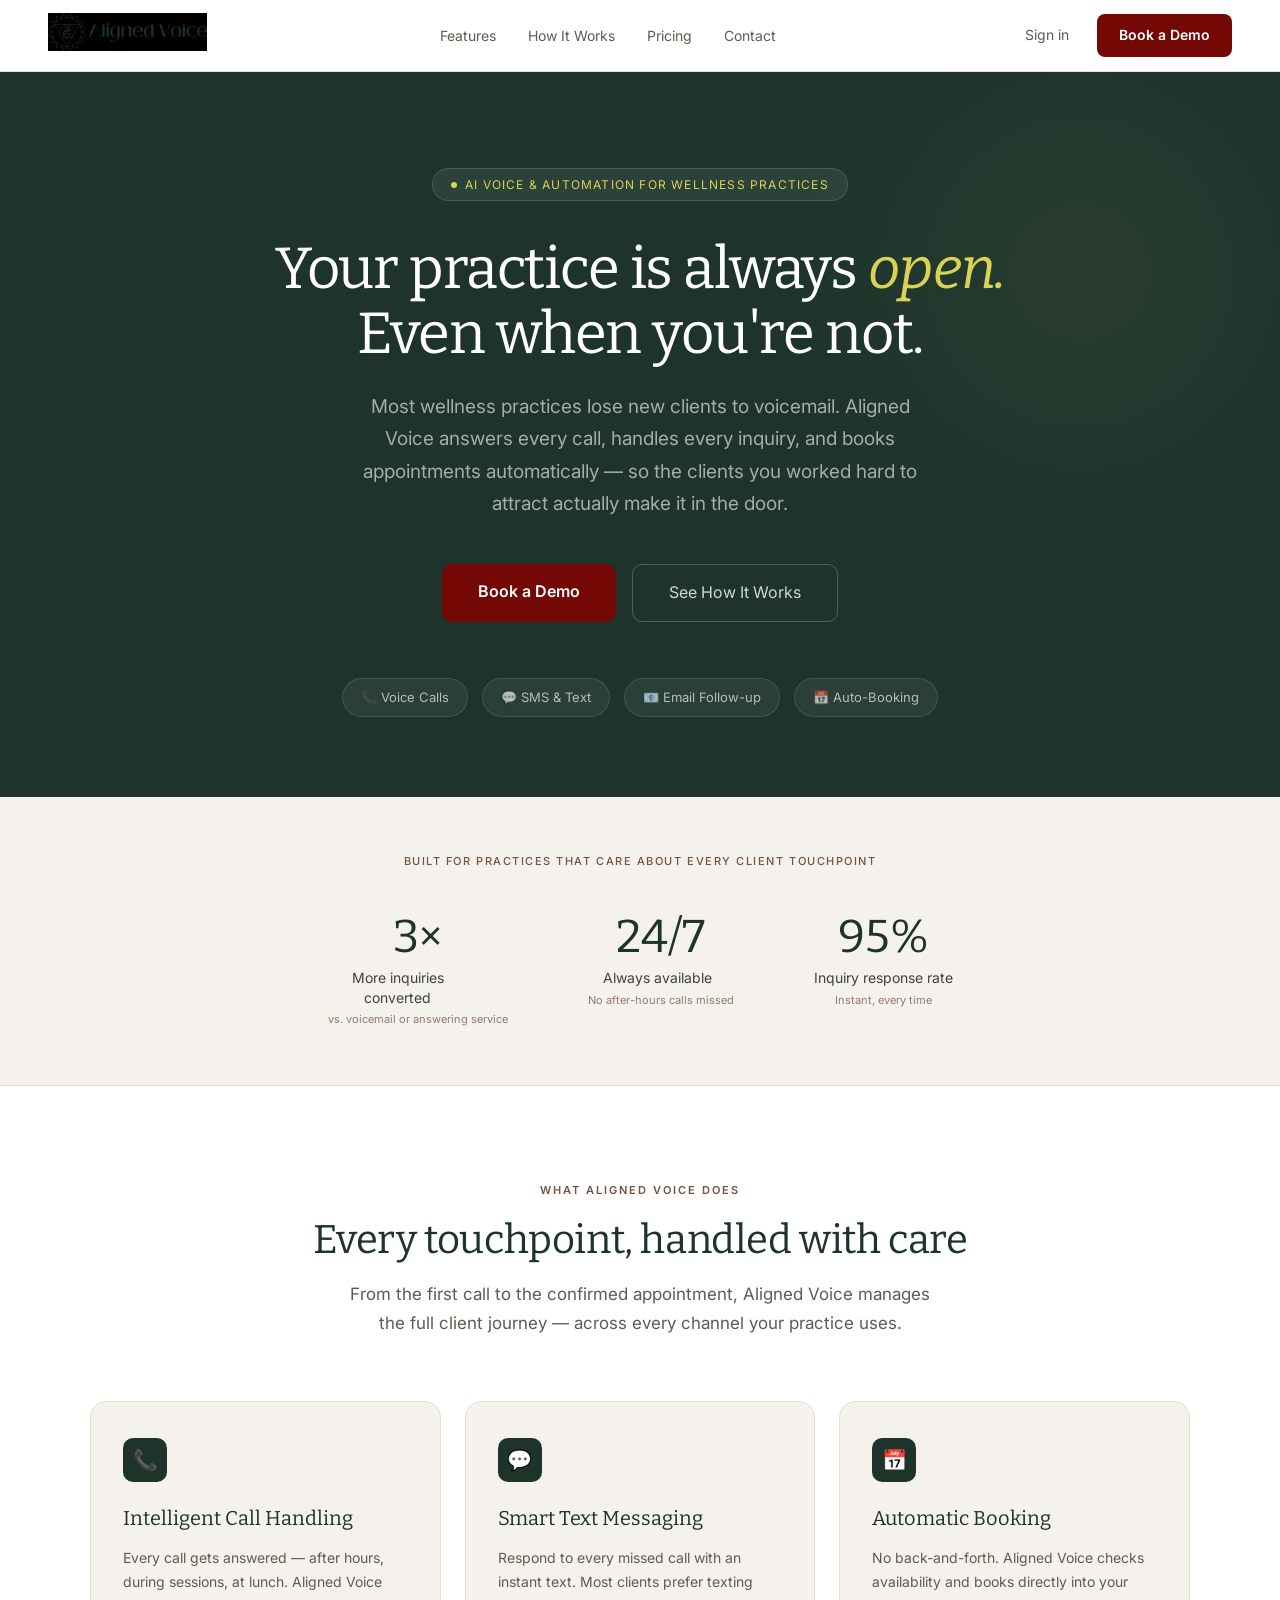
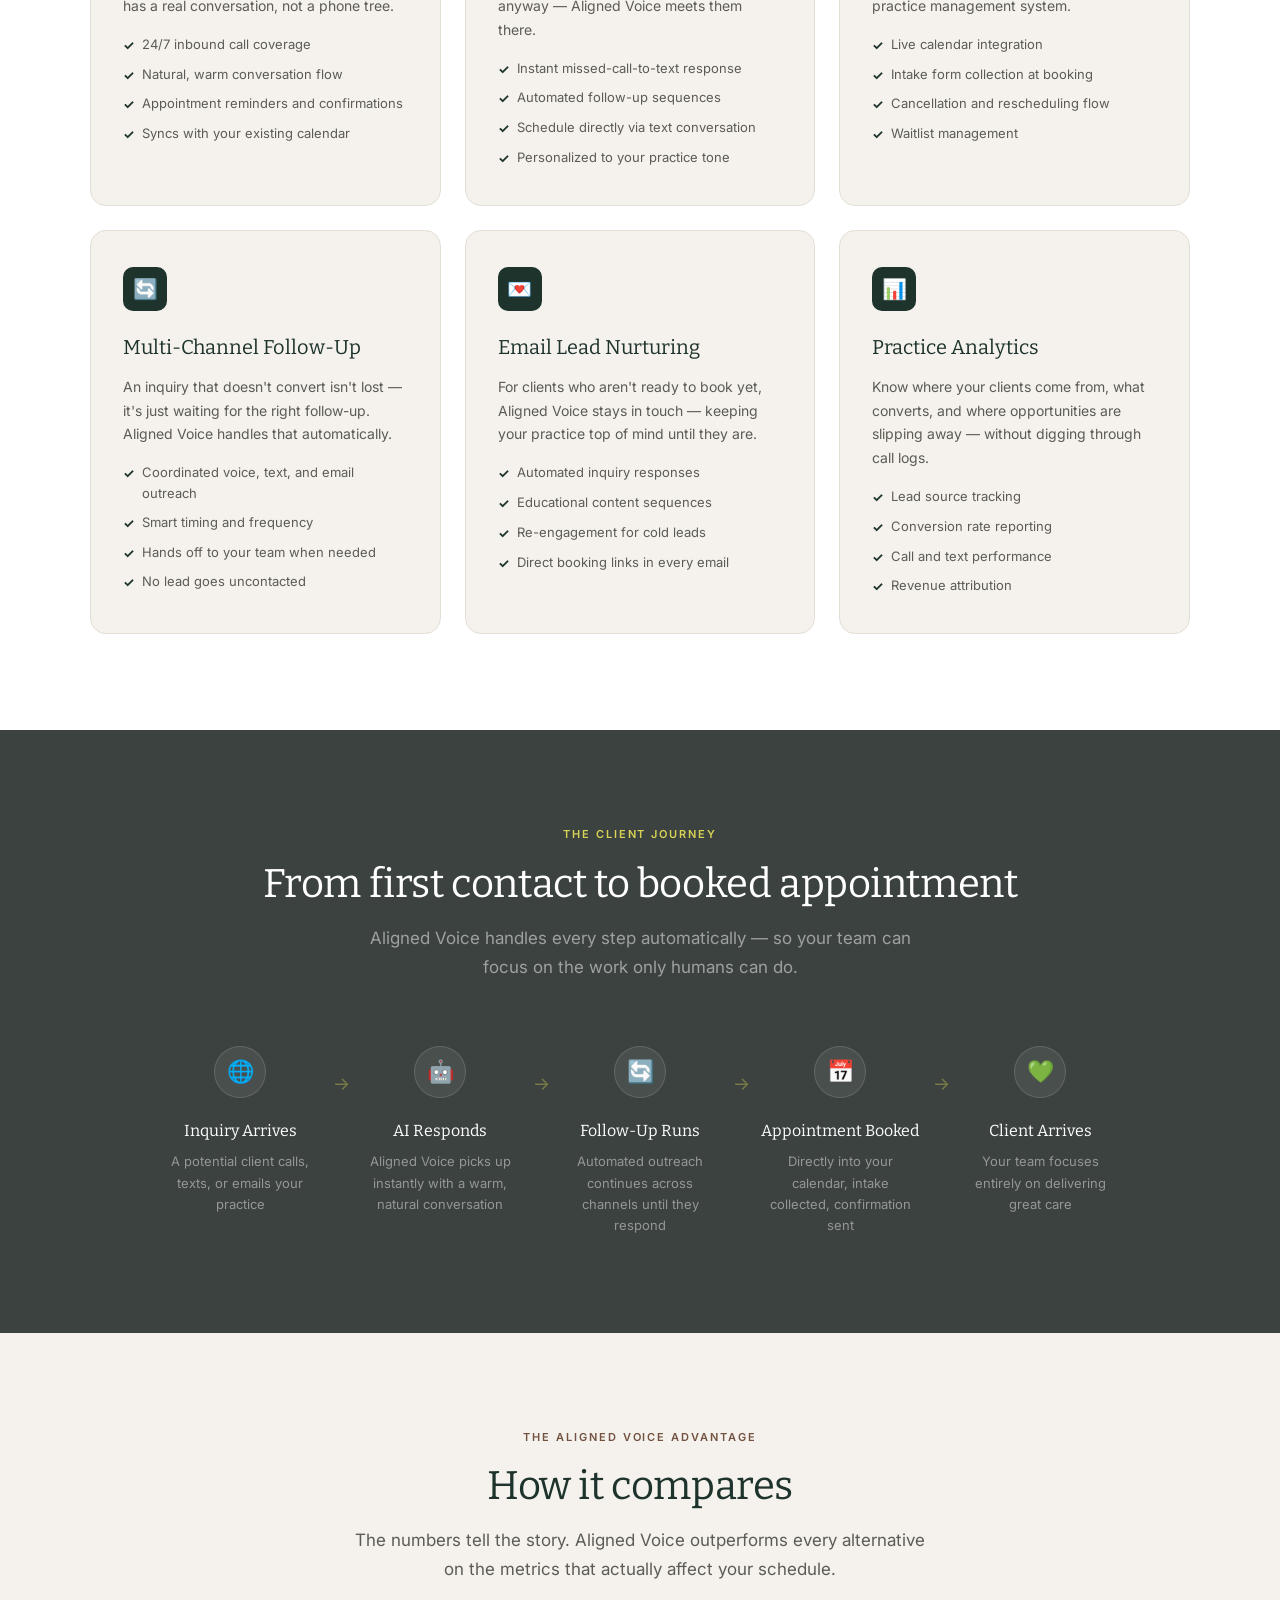
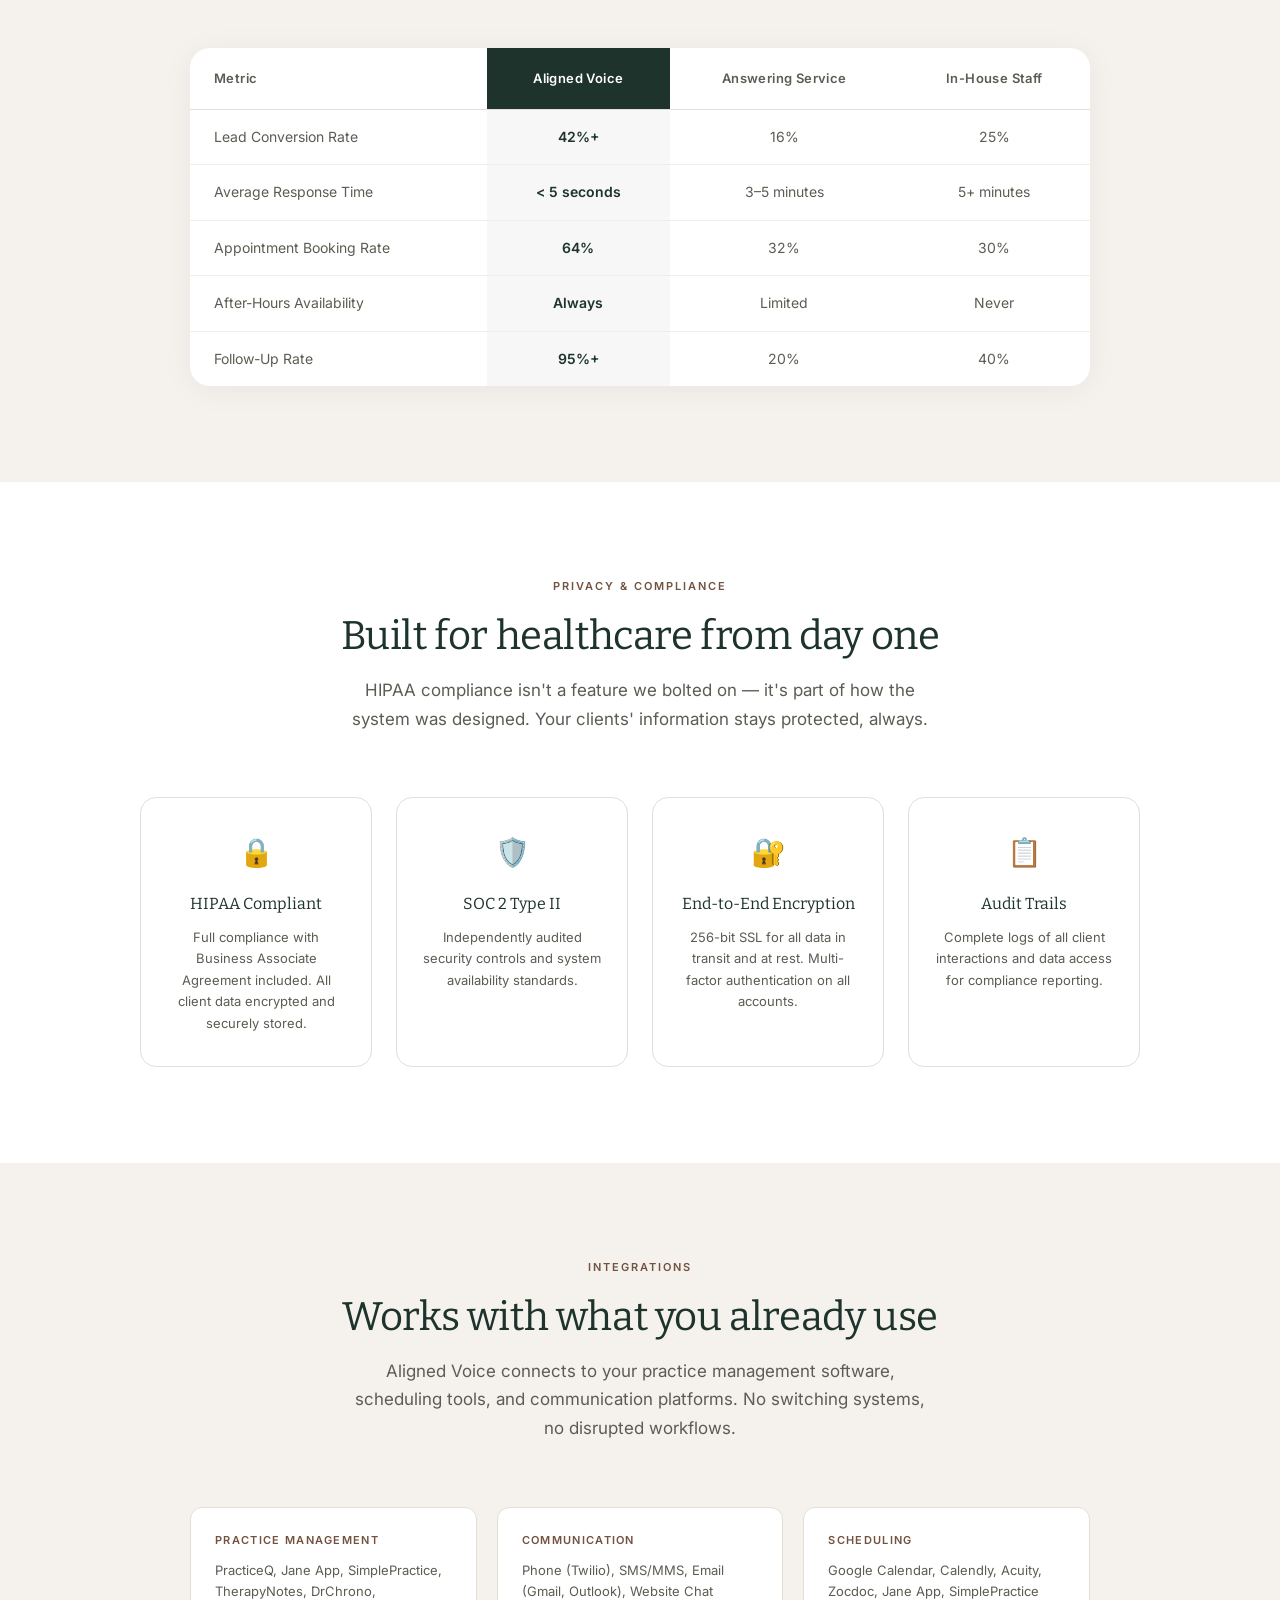
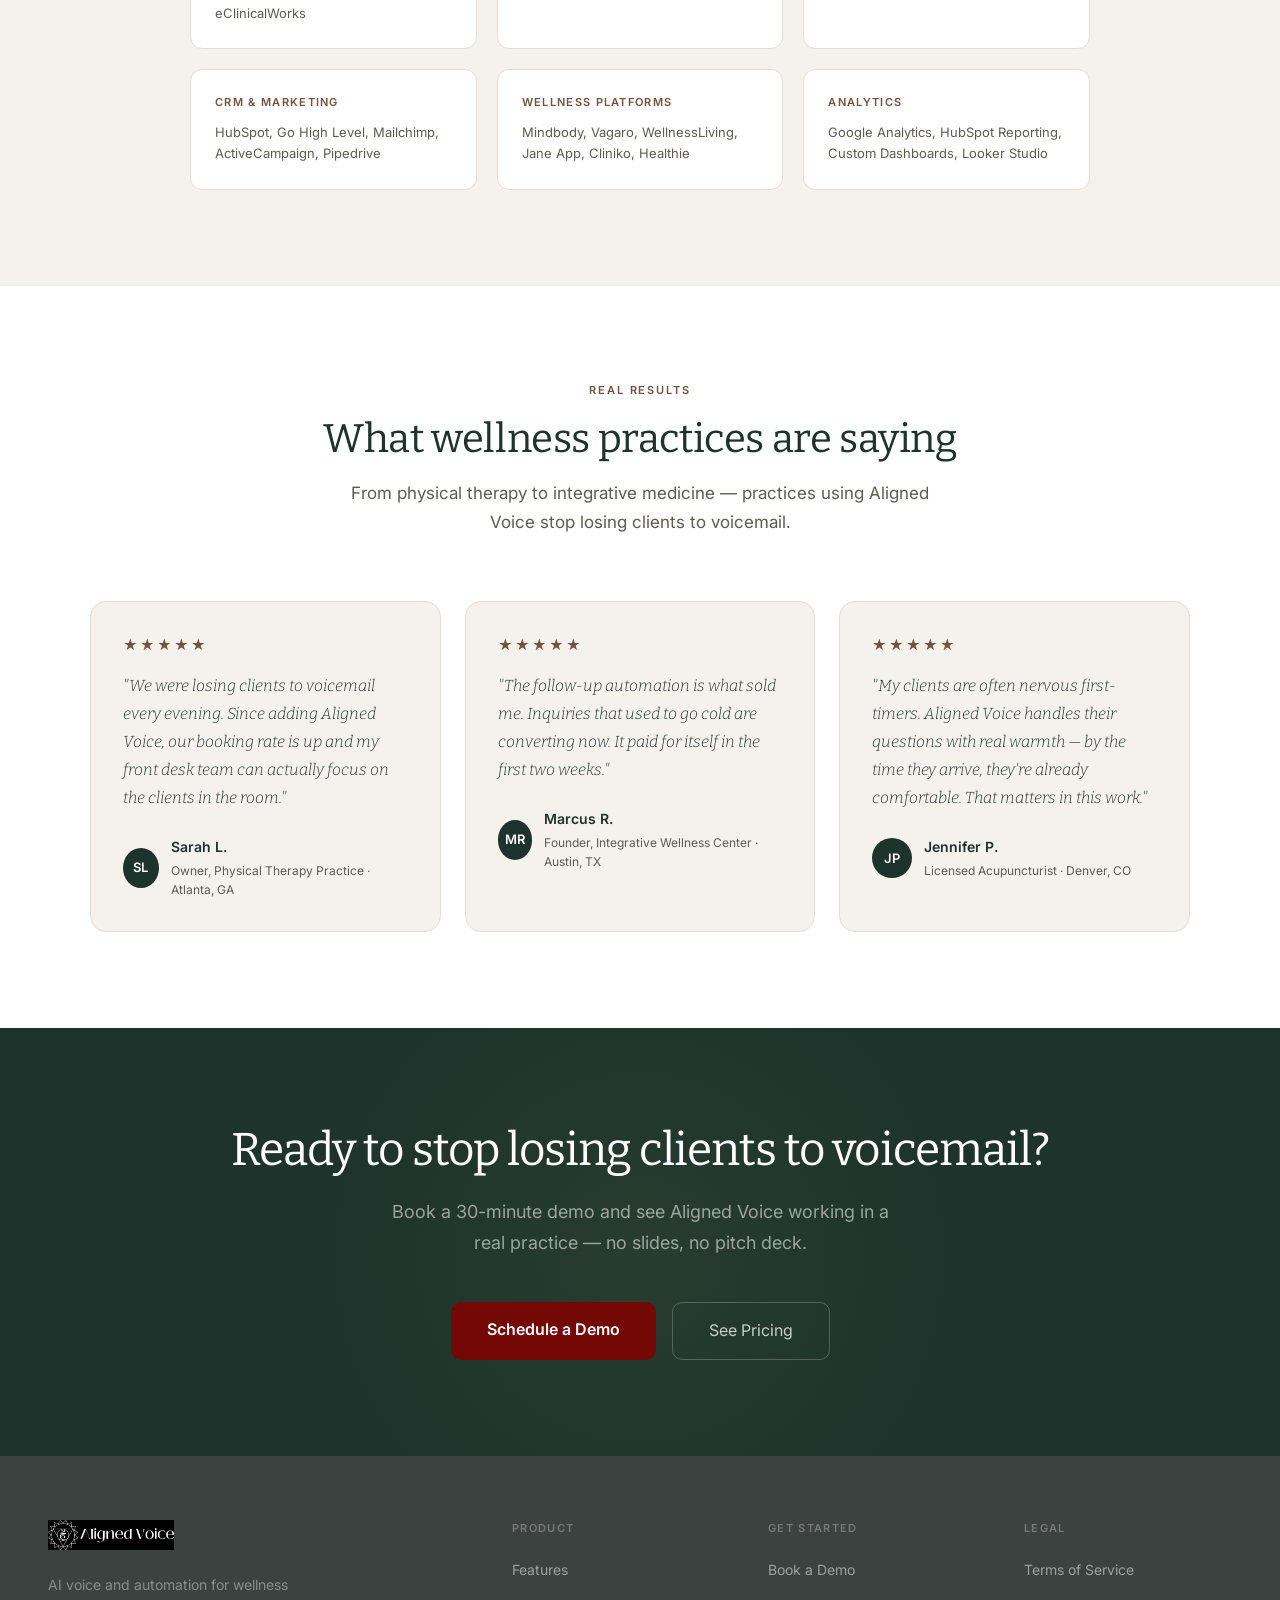
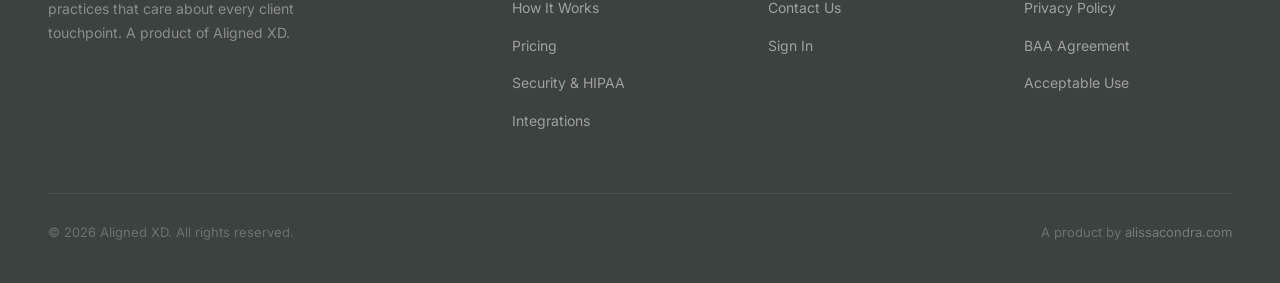
==== index.html @ 329825b9 "Add files via upload" ====
<!DOCTYPE html>
<html lang="en">
<head>
<meta charset="UTF-8">
<meta name="viewport" content="width=device-width, initial-scale=1.0">
<title>Aligned Voice — Every Call Answered. Every Client Welcomed.</title>
<meta name="description" content="Aligned Voice is an AI voice agent for wellness practices. It answers every call, books appointments automatically, and follows up so no client ever slips away.">
<link rel="preconnect" href="https://fonts.googleapis.com">
<link href="https://fonts.googleapis.com/css2?family=Bitter:ital,wght@0,300;0,400;0,500;1,300;1,400&family=Inter:wght@300;400;500;600&display=swap" rel="stylesheet">
<style>
  :root {
    --stone: #f5f2ee; --forest: #1d332c; --brown: #735240;
    --yellow: #d8d355; --red: #730805; --charcoal: #3c4240;
    --body: #5c5c52; --stone-mid: #e4dfd6; --white: #ffffff;
  }
  * { margin: 0; padding: 0; box-sizing: border-box; }
  body { font-family: 'Inter', system-ui, sans-serif; color: var(--forest); background: white; line-height: 1.6; }

  nav { position: sticky; top: 0; z-index: 100; background: white; border-bottom: 1px solid var(--stone-mid); padding: 0 48px; height: 72px; display: flex; align-items: center; justify-content: space-between; }
  .nav-logo img { height: 38px; }
  .nav-links { display: flex; align-items: center; gap: 32px; list-style: none; }
  .nav-links a { font-size: 14px; color: var(--body); text-decoration: none; }
  .nav-links a:hover { color: var(--forest); }
  .nav-cta { display: flex; align-items: center; gap: 12px; }
  .btn-ghost { font-size: 14px; color: var(--body); text-decoration: none; padding: 8px 16px; }
  .btn-nav { font-size: 14px; font-weight: 600; background: var(--red); color: white; text-decoration: none; padding: 10px 22px; border-radius: 8px; }

  .hero { background: var(--forest); padding: 96px 48px 80px; text-align: center; position: relative; overflow: hidden; }
  .hero::before { content:''; position:absolute; top:-100px; right:-100px; width:600px; height:600px; background:radial-gradient(circle,rgba(216,211,85,.06) 0%,transparent 70%); border-radius:50%; }
  .hero-badge { display:inline-flex; align-items:center; gap:8px; background:rgba(255,255,255,.07); border:1px solid rgba(255,255,255,.14); border-radius:100px; padding:6px 18px; font-size:12px; color:var(--yellow); margin-bottom:36px; letter-spacing:.1em; text-transform:uppercase; position:relative; }
  .hero-badge::before { content:''; width:6px; height:6px; background:var(--yellow); border-radius:50%; animation:pulse 2.5s infinite; }
  @keyframes pulse { 0%,100%{opacity:1} 50%{opacity:.35} }
  .hero h1 { font-family:'Bitter',Georgia,serif; font-size:58px; font-weight:400; line-height:1.12; color:white; max-width:800px; margin:0 auto 24px; letter-spacing:-.02em; position:relative; }
  .hero h1 em { font-style:italic; color:var(--yellow); }
  .hero > p { font-size:19px; color:rgba(255,255,255,.6); max-width:580px; margin:0 auto 44px; line-height:1.7; position:relative; }
  .hero-buttons { display:flex; gap:16px; justify-content:center; flex-wrap:wrap; position:relative; }
  .btn-hero-primary { font-size:16px; font-weight:600; background:var(--red); color:white; text-decoration:none; padding:15px 36px; border-radius:10px; }
  .btn-hero-secondary { font-size:16px; color:rgba(255,255,255,.8); text-decoration:none; padding:15px 36px; border-radius:10px; border:1.5px solid rgba(255,255,255,.22); }
  .hero-channels { display:flex; justify-content:center; gap:14px; margin-top:56px; flex-wrap:wrap; position:relative; }
  .channel-pill { display:flex; align-items:center; gap:8px; background:rgba(255,255,255,.06); border:1px solid rgba(255,255,255,.11); border-radius:100px; padding:8px 18px; font-size:13px; color:rgba(255,255,255,.65); }

  .trust-bar { background:var(--stone); border-bottom:1px solid var(--stone-mid); padding:56px 48px; text-align:center; }
  .trust-bar > p { font-size:11px; letter-spacing:.14em; text-transform:uppercase; color:var(--brown); margin-bottom:44px; font-weight:500; }
  .stats { display:flex; justify-content:center; gap:80px; flex-wrap:wrap; }
  .stat { text-align:center; }
  .stat-number { font-family:'Bitter',Georgia,serif; font-size:46px; font-weight:400; color:var(--forest); line-height:1; margin-bottom:8px; }
  .stat-label { font-size:14px; color:var(--charcoal); line-height:1.4; max-width:140px; }
  .stat-sub { font-size:11px; color:var(--brown); margin-top:4px; opacity:.75; }

  .section { padding:96px 48px; }
  .section-label { font-size:11px; letter-spacing:.18em; text-transform:uppercase; color:var(--brown); font-weight:600; margin-bottom:16px; text-align:center; }
  .section-title { font-family:'Bitter',Georgia,serif; font-size:40px; font-weight:400; color:var(--forest); text-align:center; margin-bottom:16px; letter-spacing:-.01em; line-height:1.2; }
  .section-sub { font-size:17px; color:var(--body); text-align:center; max-width:580px; margin:0 auto 64px; line-height:1.7; }

  .features-grid { display:grid; grid-template-columns:repeat(3,1fr); gap:24px; max-width:1100px; margin:0 auto; }
  .feature-card { background:var(--stone); border-radius:16px; padding:36px 32px; border:1px solid var(--stone-mid); }
  .feature-icon { width:44px; height:44px; background:var(--forest); border-radius:10px; display:flex; align-items:center; justify-content:center; font-size:20px; margin-bottom:20px; }
  .feature-card h3 { font-family:'Bitter',Georgia,serif; font-size:20px; font-weight:400; color:var(--forest); margin-bottom:12px; }
  .feature-card p { font-size:14px; color:var(--body); line-height:1.7; margin-bottom:16px; }
  .feature-list { list-style:none; display:flex; flex-direction:column; gap:8px; }
  .feature-list li { font-size:13px; color:var(--body); display:flex; align-items:flex-start; gap:8px; }
  .feature-list li::before { content:'✓'; color:var(--forest); font-weight:700; flex-shrink:0; margin-top:1px; }

  .how-it-works { background:var(--charcoal); padding:96px 48px; }
  .how-it-works .section-label { color:var(--yellow); }
  .how-it-works .section-title { color:white; }
  .how-it-works .section-sub { color:rgba(255,255,255,.5); }
  .steps { display:flex; align-items:flex-start; justify-content:center; max-width:1000px; margin:0 auto; flex-wrap:wrap; }
  .step { flex:1; min-width:160px; text-align:center; padding:0 20px; position:relative; }
  .step:not(:last-child)::after { content:'→'; position:absolute; right:-10px; top:24px; color:var(--yellow); opacity:.4; font-size:18px; }
  .step-num { width:52px; height:52px; border-radius:50%; background:rgba(255,255,255,.07); border:1px solid rgba(255,255,255,.14); display:flex; align-items:center; justify-content:center; font-size:22px; margin:0 auto 20px; }
  .step h4 { font-family:'Bitter',Georgia,serif; font-size:16px; font-weight:400; color:white; margin-bottom:8px; }
  .step p { font-size:13px; color:rgba(255,255,255,.45); line-height:1.65; }

  .comparison { background:var(--stone); padding:96px 48px; }
  .comparison-table { max-width:900px; margin:0 auto; background:white; border-radius:20px; overflow:hidden; box-shadow:0 4px 32px rgba(0,0,0,.05); }
  .comparison-table table { width:100%; border-collapse:collapse; }
  .comparison-table th { font-size:13px; font-weight:600; padding:20px 24px; text-align:left; border-bottom:1px solid var(--stone-mid); letter-spacing:.03em; }
  .comparison-table th:first-child { color:var(--body); }
  .comparison-table th.hl { background:var(--forest); color:white; text-align:center; }
  .comparison-table th:not(:first-child):not(.hl) { color:var(--body); text-align:center; }
  .comparison-table td { font-size:14px; padding:16px 24px; border-bottom:1px solid #f0ece6; color:var(--body); }
  .comparison-table td.hl { background:rgba(29,51,44,.04); text-align:center; font-weight:600; color:var(--forest); }
  .comparison-table td:not(:first-child):not(.hl) { text-align:center; }
  .comparison-table tr:last-child td { border-bottom:none; }

  .security { padding:96px 48px; background:white; }
  .security-grid { display:grid; grid-template-columns:repeat(4,1fr); gap:24px; max-width:1000px; margin:0 auto; }
  .security-card { text-align:center; padding:32px 24px; border:1px solid var(--stone-mid); border-radius:16px; }
  .security-card .icon { font-size:28px; margin-bottom:16px; }
  .security-card h4 { font-family:'Bitter',Georgia,serif; font-size:16px; font-weight:400; margin-bottom:10px; color:var(--forest); }
  .security-card p { font-size:13px; color:var(--body); line-height:1.65; }

  .integrations { background:var(--stone); padding:96px 48px; }
  .integrations-grid { display:grid; grid-template-columns:repeat(3,1fr); gap:20px; max-width:900px; margin:0 auto; }
  .integration-card { background:white; border-radius:12px; padding:24px; border:1px solid var(--stone-mid); }
  .integration-card h4 { font-size:11px; font-weight:600; letter-spacing:.12em; text-transform:uppercase; color:var(--brown); margin-bottom:10px; }
  .integration-card p { font-size:13px; color:var(--body); line-height:1.65; }

  .testimonials { padding:96px 48px; background:white; }
  .testimonials-grid { display:grid; grid-template-columns:repeat(3,1fr); gap:24px; max-width:1100px; margin:0 auto; }
  .testimonial { background:var(--stone); border-radius:16px; padding:32px; border:1px solid var(--stone-mid); }
  .stars { color:var(--brown); font-size:14px; letter-spacing:2px; margin-bottom:16px; }
  .testimonial blockquote { font-family:'Bitter',Georgia,serif; font-size:16px; font-style:italic; font-weight:300; color:var(--forest); line-height:1.75; margin-bottom:24px; border:none; }
  .testimonial-author { display:flex; align-items:center; gap:12px; }
  .avatar { width:40px; height:40px; border-radius:50%; background:var(--forest); display:flex; align-items:center; justify-content:center; font-size:13px; font-weight:600; color:white; }
  .author-info .name { font-size:14px; font-weight:600; color:var(--forest); }
  .author-info .role { font-size:12px; color:var(--body); margin-top:2px; }

  .cta-section { background:var(--forest); padding:96px 48px; text-align:center; position:relative; overflow:hidden; }
  .cta-section::before { content:''; position:absolute; top:-120px; left:50%; transform:translateX(-50%); width:700px; height:700px; background:radial-gradient(circle,rgba(216,211,85,.06) 0%,transparent 65%); border-radius:50%; }
  .cta-section h2 { font-family:'Bitter',Georgia,serif; font-size:46px; font-weight:400; color:white; margin-bottom:20px; line-height:1.15; letter-spacing:-.02em; position:relative; }
  .cta-section p { font-size:18px; color:rgba(255,255,255,.55); max-width:520px; margin:0 auto 44px; line-height:1.7; position:relative; }
  .cta-buttons { display:flex; gap:16px; justify-content:center; flex-wrap:wrap; position:relative; }
  .btn-cta-primary { font-size:16px; font-weight:600; background:var(--red); color:white; text-decoration:none; padding:15px 36px; border-radius:10px; }
  .btn-cta-secondary { font-size:16px; color:rgba(255,255,255,.75); text-decoration:none; padding:15px 36px; border-radius:10px; border:1.5px solid rgba(255,255,255,.22); }

  footer { background:var(--charcoal); padding:64px 48px 40px; }
  .footer-top { display:grid; grid-template-columns:2fr 1fr 1fr 1fr; gap:48px; margin-bottom:48px; }
  .footer-brand p { font-size:14px; color:rgba(255,255,255,.4); line-height:1.7; margin-top:16px; max-width:280px; }
  .footer-brand img { height:30px; }
  .footer-col h5 { font-size:11px; font-weight:600; letter-spacing:.12em; text-transform:uppercase; color:rgba(255,255,255,.3); margin-bottom:20px; }
  .footer-col ul { list-style:none; }
  .footer-col li { margin-bottom:12px; }
  .footer-col a { font-size:14px; color:rgba(255,255,255,.5); text-decoration:none; }
  .footer-col a:hover { color:white; }
  .footer-bottom { border-top:1px solid rgba(255,255,255,.08); padding-top:28px; display:flex; justify-content:space-between; align-items:center; }
  .footer-bottom p { font-size:13px; color:rgba(255,255,255,.25); }
  .footer-bottom a { color:rgba(255,255,255,.3); text-decoration:none; }
</style>
</head>
<body>

<nav>
  <a href="index.html" class="nav-logo"><img src="Aligned_Voice_Logo.png" alt="Aligned Voice"></a>
  <ul class="nav-links">
    <li><a href="features.html">Features</a></li>
    <li><a href="how-it-works.html">How It Works</a></li>
    <li><a href="pricing.html">Pricing</a></li>
    <li><a href="contact.html">Contact</a></li>
  </ul>
  <div class="nav-cta">
    <a href="#" class="btn-ghost">Sign in</a>
    <a href="contact.html" class="btn-nav">Book a Demo</a>
  </div>
</nav>

<section class="hero">
  <div class="hero-badge">AI Voice &amp; Automation for Wellness Practices</div>
  <h1>Your practice is always <em>open.</em><br>Even when you're not.</h1>
  <p>Most wellness practices lose new clients to voicemail. Aligned Voice answers every call, handles every inquiry, and books appointments automatically — so the clients you worked hard to attract actually make it in the door.</p>
  <div class="hero-buttons">
    <a href="contact.html" class="btn-hero-primary">Book a Demo</a>
    <a href="how-it-works.html" class="btn-hero-secondary">See How It Works</a>
  </div>
  <div class="hero-channels">
    <div class="channel-pill">📞 Voice Calls</div>
    <div class="channel-pill">💬 SMS &amp; Text</div>
    <div class="channel-pill">📧 Email Follow-up</div>
    <div class="channel-pill">📅 Auto-Booking</div>
  </div>
</section>

<section class="trust-bar">
  <p>Built for practices that care about every client touchpoint</p>
  <div class="stats">
    <div class="stat"><div class="stat-number">3×</div><div class="stat-label">More inquiries converted</div><div class="stat-sub">vs. voicemail or answering service</div></div>
    <div class="stat"><div class="stat-number">24/7</div><div class="stat-label">Always available</div><div class="stat-sub">No after-hours calls missed</div></div>
    <div class="stat"><div class="stat-number">95%</div><div class="stat-label">Inquiry response rate</div><div class="stat-sub">Instant, every time</div></div>
  </div>
</section>

<section class="section" style="background:white;">
  <div class="section-label">What Aligned Voice Does</div>
  <h2 class="section-title">Every touchpoint, handled with care</h2>
  <p class="section-sub">From the first call to the confirmed appointment, Aligned Voice manages the full client journey — across every channel your practice uses.</p>
  <div class="features-grid">
    <div class="feature-card"><div class="feature-icon">📞</div><h3>Intelligent Call Handling</h3><p>Every call gets answered — after hours, during sessions, at lunch. Aligned Voice has a real conversation, not a phone tree.</p><ul class="feature-list"><li>24/7 inbound call coverage</li><li>Natural, warm conversation flow</li><li>Appointment reminders and confirmations</li><li>Syncs with your existing calendar</li></ul></div>
    <div class="feature-card"><div class="feature-icon">💬</div><h3>Smart Text Messaging</h3><p>Respond to every missed call with an instant text. Most clients prefer texting anyway — Aligned Voice meets them there.</p><ul class="feature-list"><li>Instant missed-call-to-text response</li><li>Automated follow-up sequences</li><li>Schedule directly via text conversation</li><li>Personalized to your practice tone</li></ul></div>
    <div class="feature-card"><div class="feature-icon">📅</div><h3>Automatic Booking</h3><p>No back-and-forth. Aligned Voice checks availability and books directly into your practice management system.</p><ul class="feature-list"><li>Live calendar integration</li><li>Intake form collection at booking</li><li>Cancellation and rescheduling flow</li><li>Waitlist management</li></ul></div>
    <div class="feature-card"><div class="feature-icon">🔄</div><h3>Multi-Channel Follow-Up</h3><p>An inquiry that doesn't convert isn't lost — it's just waiting for the right follow-up. Aligned Voice handles that automatically.</p><ul class="feature-list"><li>Coordinated voice, text, and email outreach</li><li>Smart timing and frequency</li><li>Hands off to your team when needed</li><li>No lead goes uncontacted</li></ul></div>
    <div class="feature-card"><div class="feature-icon">💌</div><h3>Email Lead Nurturing</h3><p>For clients who aren't ready to book yet, Aligned Voice stays in touch — keeping your practice top of mind until they are.</p><ul class="feature-list"><li>Automated inquiry responses</li><li>Educational content sequences</li><li>Re-engagement for cold leads</li><li>Direct booking links in every email</li></ul></div>
    <div class="feature-card"><div class="feature-icon">📊</div><h3>Practice Analytics</h3><p>Know where your clients come from, what converts, and where opportunities are slipping away — without digging through call logs.</p><ul class="feature-list"><li>Lead source tracking</li><li>Conversion rate reporting</li><li>Call and text performance</li><li>Revenue attribution</li></ul></div>
  </div>
</section>

<section class="how-it-works">
  <div class="section-label">The Client Journey</div>
  <h2 class="section-title" style="color:white;">From first contact to booked appointment</h2>
  <p class="section-sub">Aligned Voice handles every step automatically — so your team can focus on the work only humans can do.</p>
  <div class="steps">
    <div class="step"><div class="step-num">🌐</div><h4>Inquiry Arrives</h4><p>A potential client calls, texts, or emails your practice</p></div>
    <div class="step"><div class="step-num">🤖</div><h4>AI Responds</h4><p>Aligned Voice picks up instantly with a warm, natural conversation</p></div>
    <div class="step"><div class="step-num">🔄</div><h4>Follow-Up Runs</h4><p>Automated outreach continues across channels until they respond</p></div>
    <div class="step"><div class="step-num">📅</div><h4>Appointment Booked</h4><p>Directly into your calendar, intake collected, confirmation sent</p></div>
    <div class="step"><div class="step-num">💚</div><h4>Client Arrives</h4><p>Your team focuses entirely on delivering great care</p></div>
  </div>
</section>

<section class="comparison">
  <div class="section-label">The Aligned Voice Advantage</div>
  <h2 class="section-title">How it compares</h2>
  <p class="section-sub">The numbers tell the story. Aligned Voice outperforms every alternative on the metrics that actually affect your schedule.</p>
  <div class="comparison-table"><table>
    <thead><tr><th>Metric</th><th class="hl">Aligned Voice</th><th>Answering Service</th><th>In-House Staff</th></tr></thead>
    <tbody>
      <tr><td>Lead Conversion Rate</td><td class="hl">42%+</td><td>16%</td><td>25%</td></tr>
      <tr><td>Average Response Time</td><td class="hl">&lt; 5 seconds</td><td>3–5 minutes</td><td>5+ minutes</td></tr>
      <tr><td>Appointment Booking Rate</td><td class="hl">64%</td><td>32%</td><td>30%</td></tr>
      <tr><td>After-Hours Availability</td><td class="hl">Always</td><td>Limited</td><td>Never</td></tr>
      <tr><td>Follow-Up Rate</td><td class="hl">95%+</td><td>20%</td><td>40%</td></tr>
    </tbody>
  </table></div>
</section>

<section class="security">
  <div class="section-label">Privacy &amp; Compliance</div>
  <h2 class="section-title">Built for healthcare from day one</h2>
  <p class="section-sub">HIPAA compliance isn't a feature we bolted on — it's part of how the system was designed. Your clients' information stays protected, always.</p>
  <div class="security-grid">
    <div class="security-card"><div class="icon">🔒</div><h4>HIPAA Compliant</h4><p>Full compliance with Business Associate Agreement included. All client data encrypted and securely stored.</p></div>
    <div class="security-card"><div class="icon">🛡️</div><h4>SOC 2 Type II</h4><p>Independently audited security controls and system availability standards.</p></div>
    <div class="security-card"><div class="icon">🔐</div><h4>End-to-End Encryption</h4><p>256-bit SSL for all data in transit and at rest. Multi-factor authentication on all accounts.</p></div>
    <div class="security-card"><div class="icon">📋</div><h4>Audit Trails</h4><p>Complete logs of all client interactions and data access for compliance reporting.</p></div>
  </div>
</section>

<section class="integrations">
  <div class="section-label">Integrations</div>
  <h2 class="section-title">Works with what you already use</h2>
  <p class="section-sub">Aligned Voice connects to your practice management software, scheduling tools, and communication platforms. No switching systems, no disrupted workflows.</p>
  <div class="integrations-grid">
    <div class="integration-card"><h4>Practice Management</h4><p>PracticeQ, Jane App, SimplePractice, TherapyNotes, DrChrono, eClinicalWorks</p></div>
    <div class="integration-card"><h4>Communication</h4><p>Phone (Twilio), SMS/MMS, Email (Gmail, Outlook), Website Chat</p></div>
    <div class="integration-card"><h4>Scheduling</h4><p>Google Calendar, Calendly, Acuity, Zocdoc, Jane App, SimplePractice</p></div>
    <div class="integration-card"><h4>CRM &amp; Marketing</h4><p>HubSpot, Go High Level, Mailchimp, ActiveCampaign, Pipedrive</p></div>
    <div class="integration-card"><h4>Wellness Platforms</h4><p>Mindbody, Vagaro, WellnessLiving, Jane App, Cliniko, Healthie</p></div>
    <div class="integration-card"><h4>Analytics</h4><p>Google Analytics, HubSpot Reporting, Custom Dashboards, Looker Studio</p></div>
  </div>
</section>

<section class="testimonials">
  <div class="section-label">Real Results</div>
  <h2 class="section-title">What wellness practices are saying</h2>
  <p class="section-sub">From physical therapy to integrative medicine — practices using Aligned Voice stop losing clients to voicemail.</p>
  <div class="testimonials-grid">
    <div class="testimonial"><div class="stars">★★★★★</div><blockquote>"We were losing clients to voicemail every evening. Since adding Aligned Voice, our booking rate is up and my front desk team can actually focus on the clients in the room."</blockquote><div class="testimonial-author"><div class="avatar">SL</div><div class="author-info"><div class="name">Sarah L.</div><div class="role">Owner, Physical Therapy Practice · Atlanta, GA</div></div></div></div>
    <div class="testimonial"><div class="stars">★★★★★</div><blockquote>"The follow-up automation is what sold me. Inquiries that used to go cold are converting now. It paid for itself in the first two weeks."</blockquote><div class="testimonial-author"><div class="avatar">MR</div><div class="author-info"><div class="name">Marcus R.</div><div class="role">Founder, Integrative Wellness Center · Austin, TX</div></div></div></div>
    <div class="testimonial"><div class="stars">★★★★★</div><blockquote>"My clients are often nervous first-timers. Aligned Voice handles their questions with real warmth — by the time they arrive, they're already comfortable. That matters in this work."</blockquote><div class="testimonial-author"><div class="avatar">JP</div><div class="author-info"><div class="name">Jennifer P.</div><div class="role">Licensed Acupuncturist · Denver, CO</div></div></div></div>
  </div>
</section>

<section class="cta-section">
  <h2>Ready to stop losing clients to voicemail?</h2>
  <p>Book a 30-minute demo and see Aligned Voice working in a real practice — no slides, no pitch deck.</p>
  <div class="cta-buttons">
    <a href="contact.html" class="btn-cta-primary">Schedule a Demo</a>
    <a href="pricing.html" class="btn-cta-secondary">See Pricing</a>
  </div>
</section>

<footer>
  <div class="footer-top">
    <div class="footer-brand"><img src="Aligned_Voice_Logo__White.png" alt="Aligned Voice"><p>AI voice and automation for wellness practices that care about every client touchpoint. A product of Aligned XD.</p></div>
    <div class="footer-col"><h5>Product</h5><ul><li><a href="features.html">Features</a></li><li><a href="how-it-works.html">How It Works</a></li><li><a href="pricing.html">Pricing</a></li><li><a href="index.html#security">Security &amp; HIPAA</a></li><li><a href="index.html#integrations">Integrations</a></li></ul></div>
    <div class="footer-col"><h5>Get Started</h5><ul><li><a href="contact.html">Book a Demo</a></li><li><a href="contact.html">Contact Us</a></li><li><a href="#">Sign In</a></li></ul></div>
    <div class="footer-col"><h5>Legal</h5><ul><li><a href="#">Terms of Service</a></li><li><a href="#">Privacy Policy</a></li><li><a href="#">BAA Agreement</a></li><li><a href="#">Acceptable Use</a></li></ul></div>
  </div>
  <div class="footer-bottom">
    <p>© 2026 Aligned XD. All rights reserved.</p>
    <p>A product by <a href="https://alissacondra.com">alissacondra.com</a></p>
  </div>
</footer>
</body>
</html>
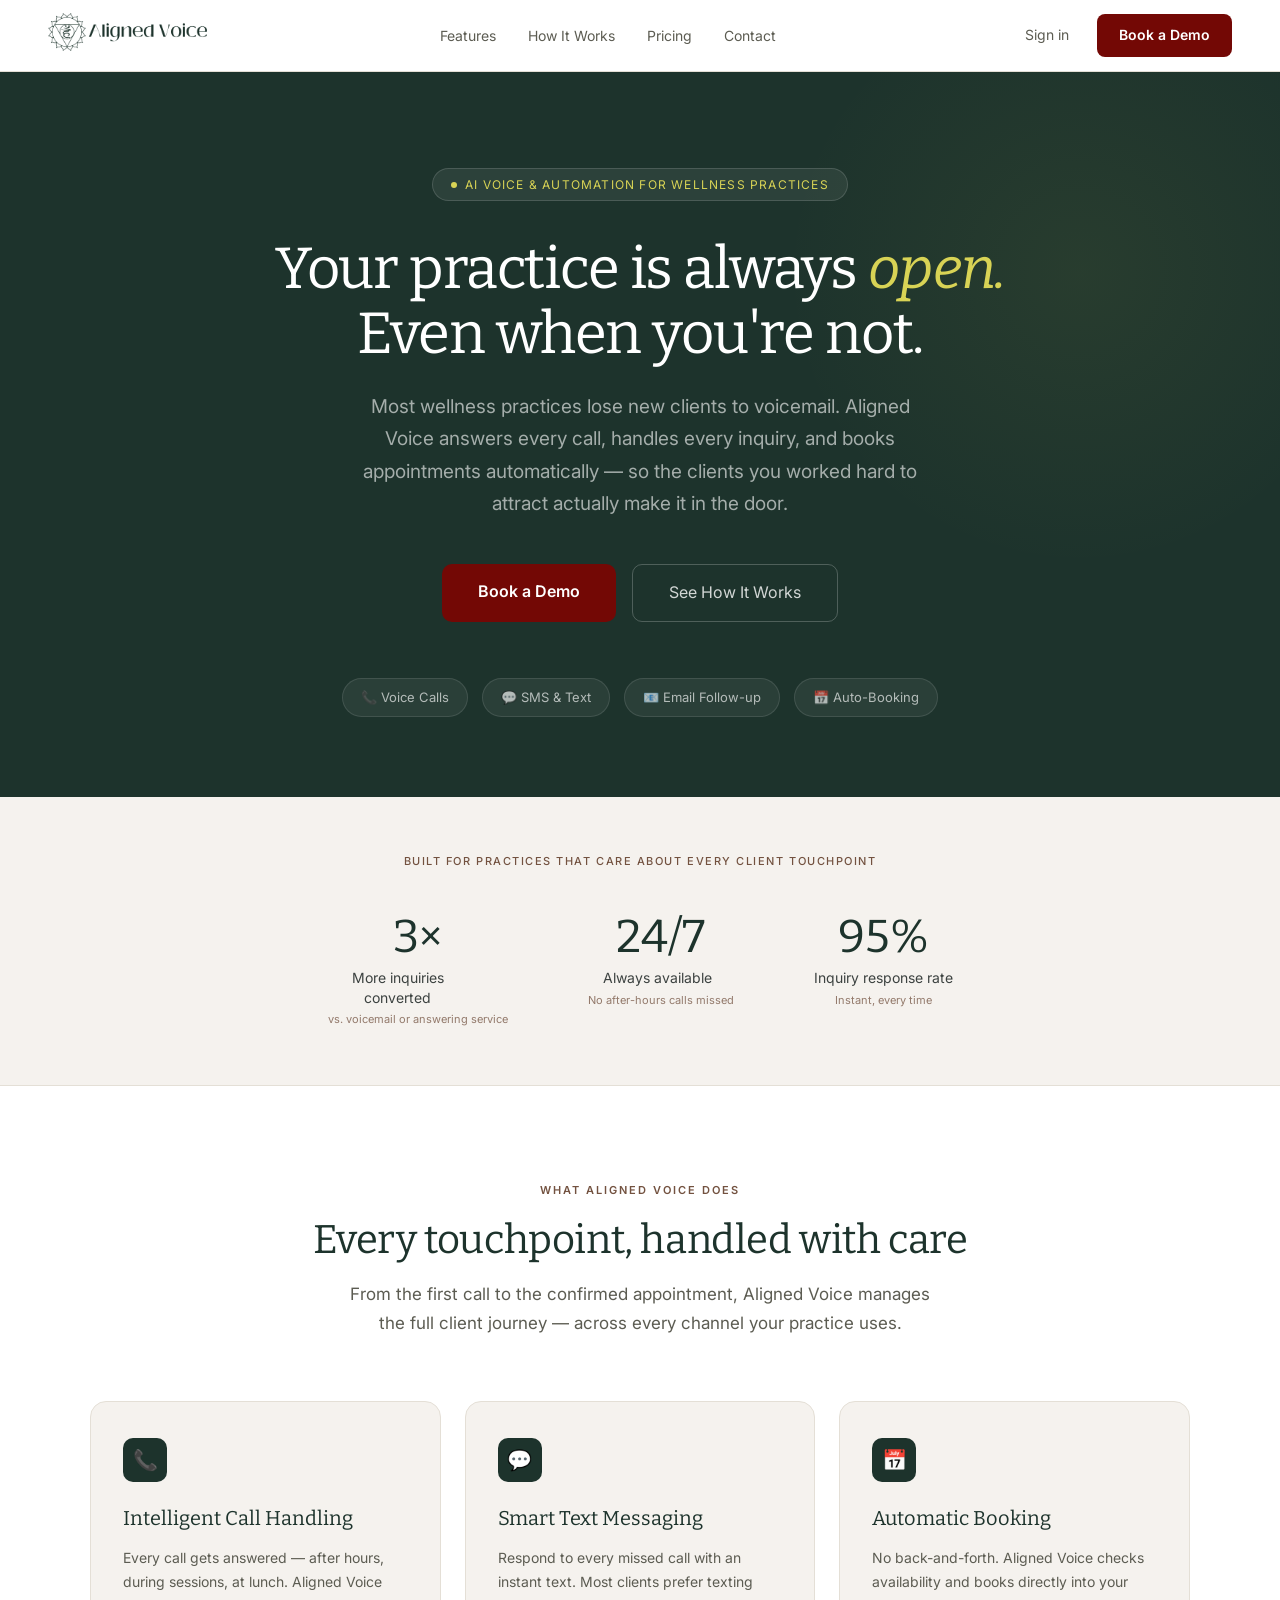
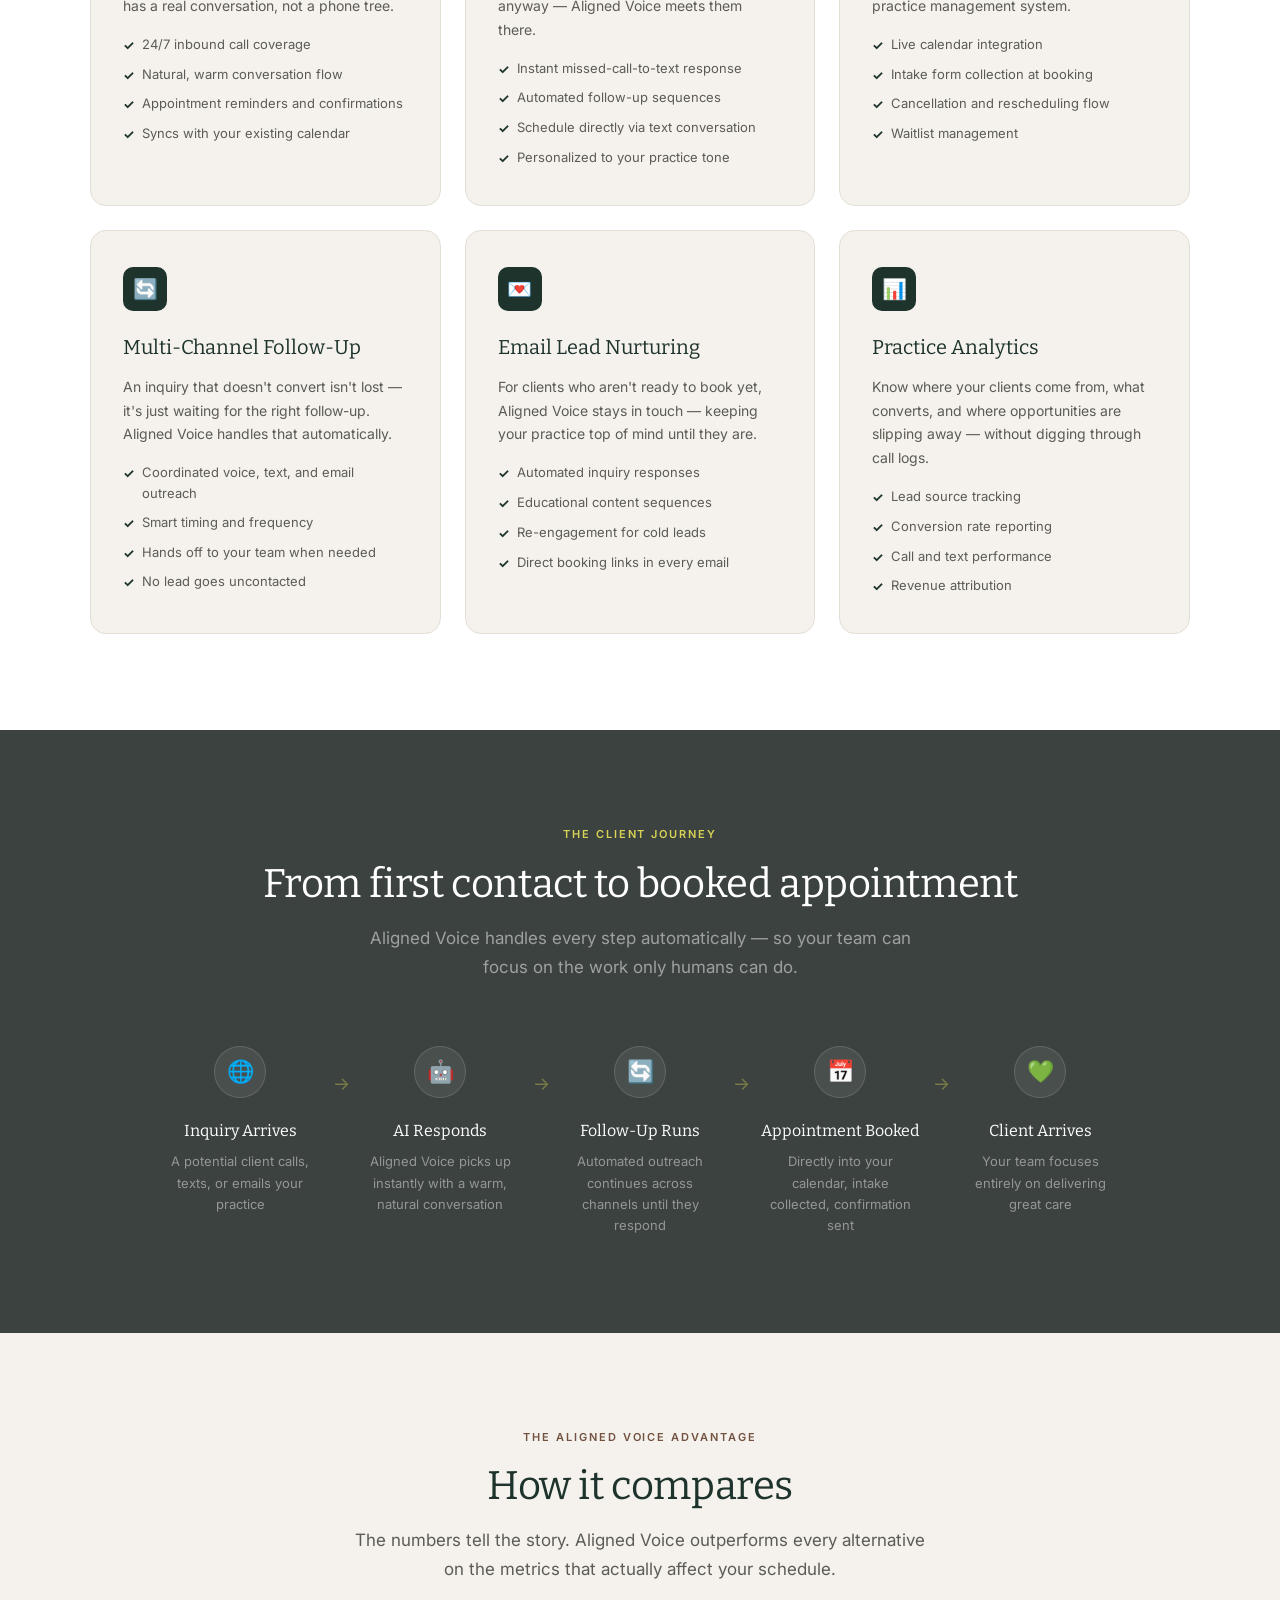
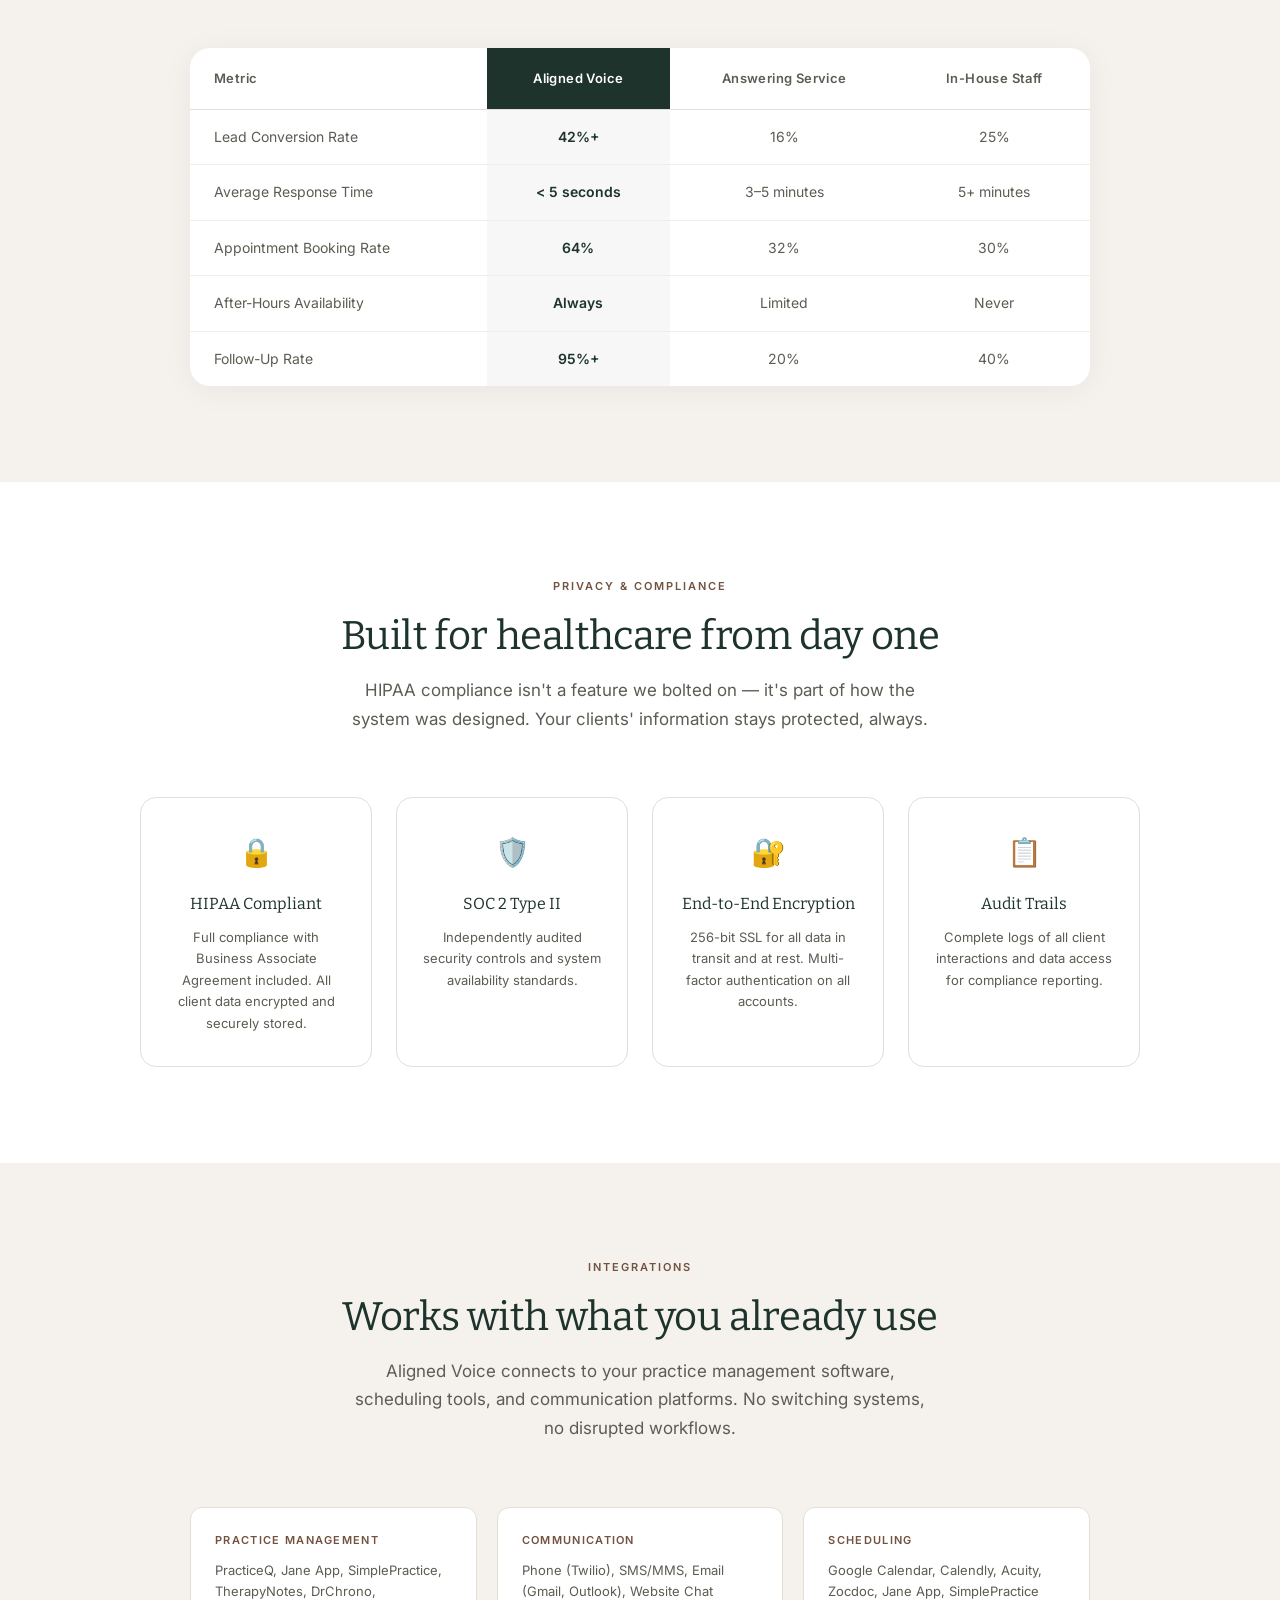
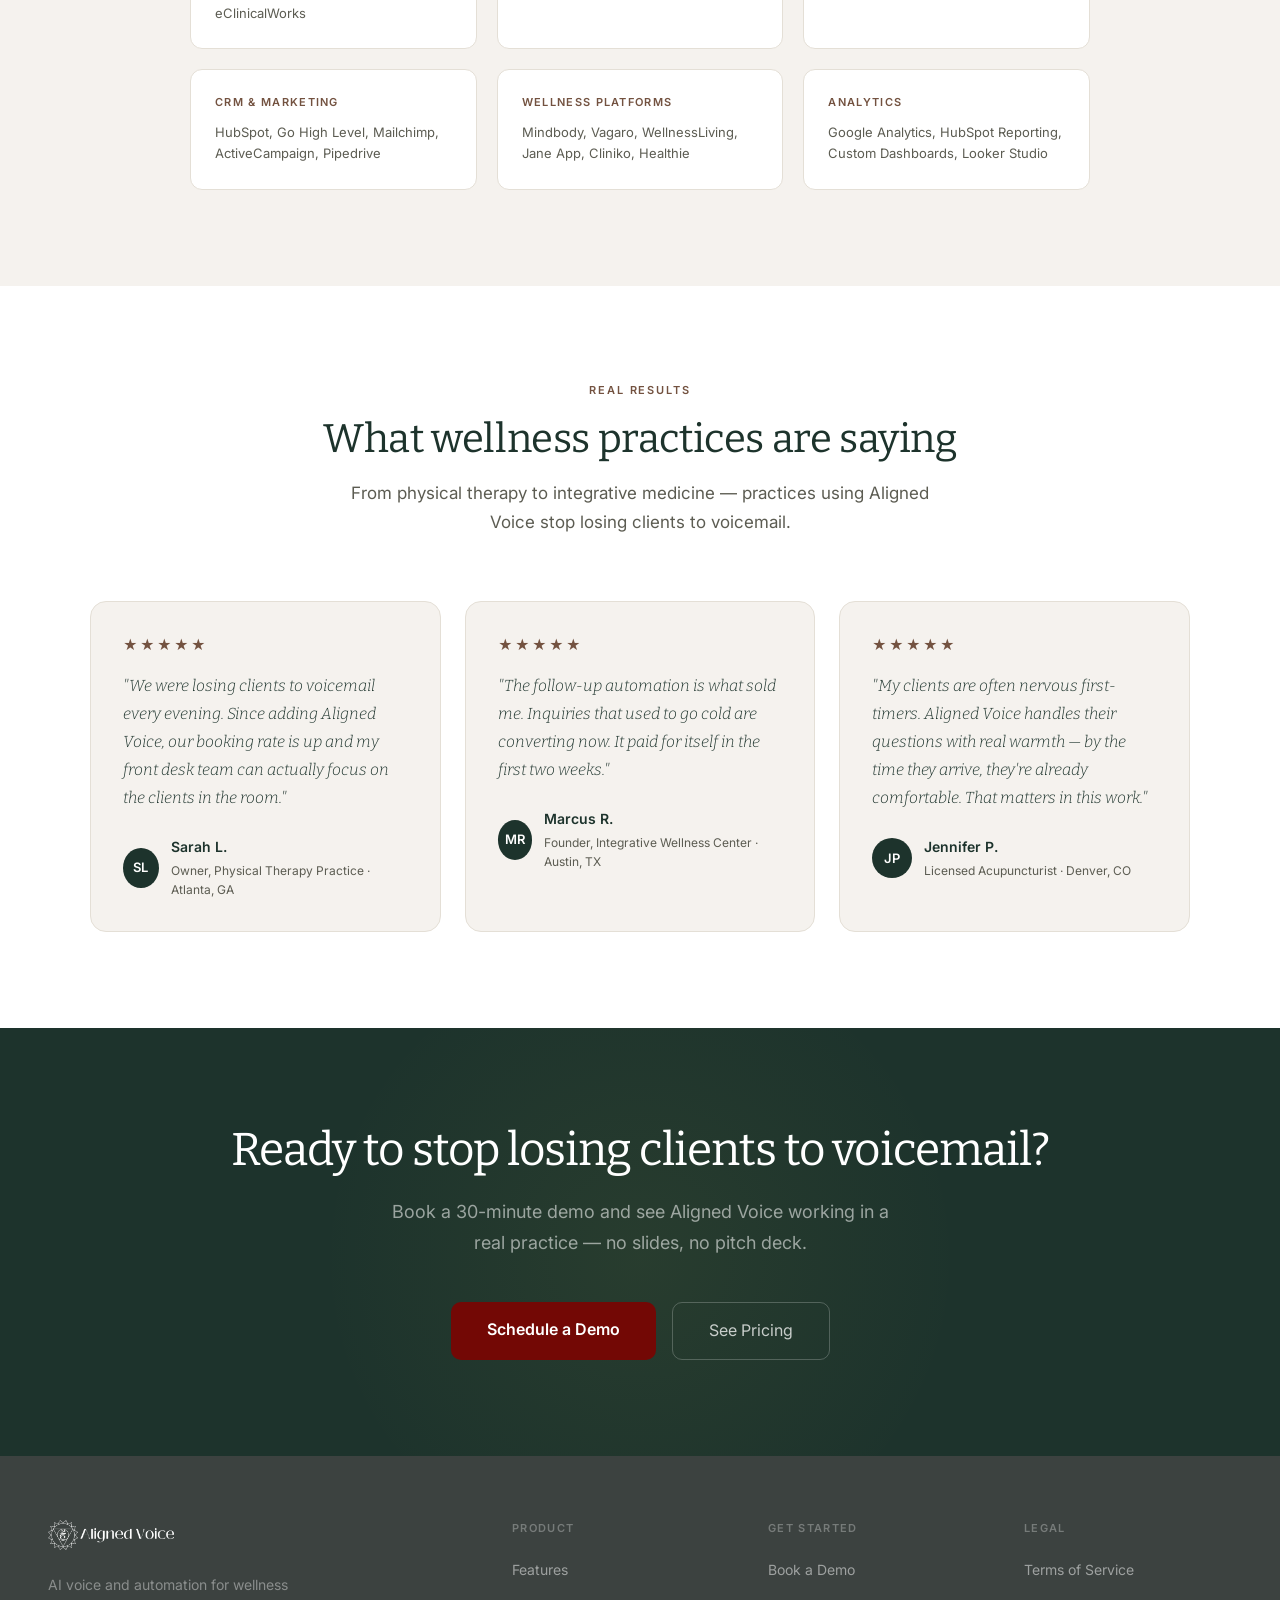
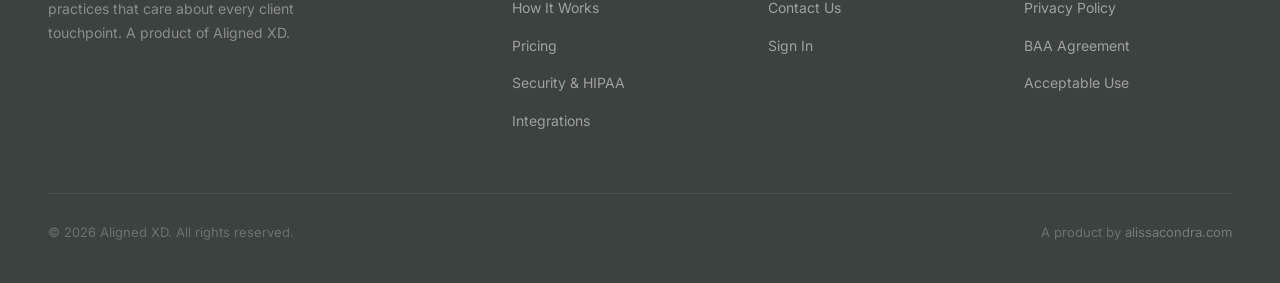
==== commit 51742878: "fixed logos" ====
--- a/index.html
+++ b/index.html
@@ -14,7 +14,7 @@
     --body: #5c5c52; --stone-mid: #e4dfd6; --white: #ffffff;
   }
   * { margin: 0; padding: 0; box-sizing: border-box; }
-  body { font-family: 'Inter', system-ui, sans-serif; color: var(--forest); background: white; line-height: 1.6; }
+  body { font-family: 'Inter', system-ui, sans-serif; background: white; line-height: 1.6; }
 
   nav { position: sticky; top: 0; z-index: 100; background: white; border-bottom: 1px solid var(--stone-mid); padding: 0 48px; height: 72px; display: flex; align-items: center; justify-content: space-between; }
   .nav-logo img { height: 38px; }
